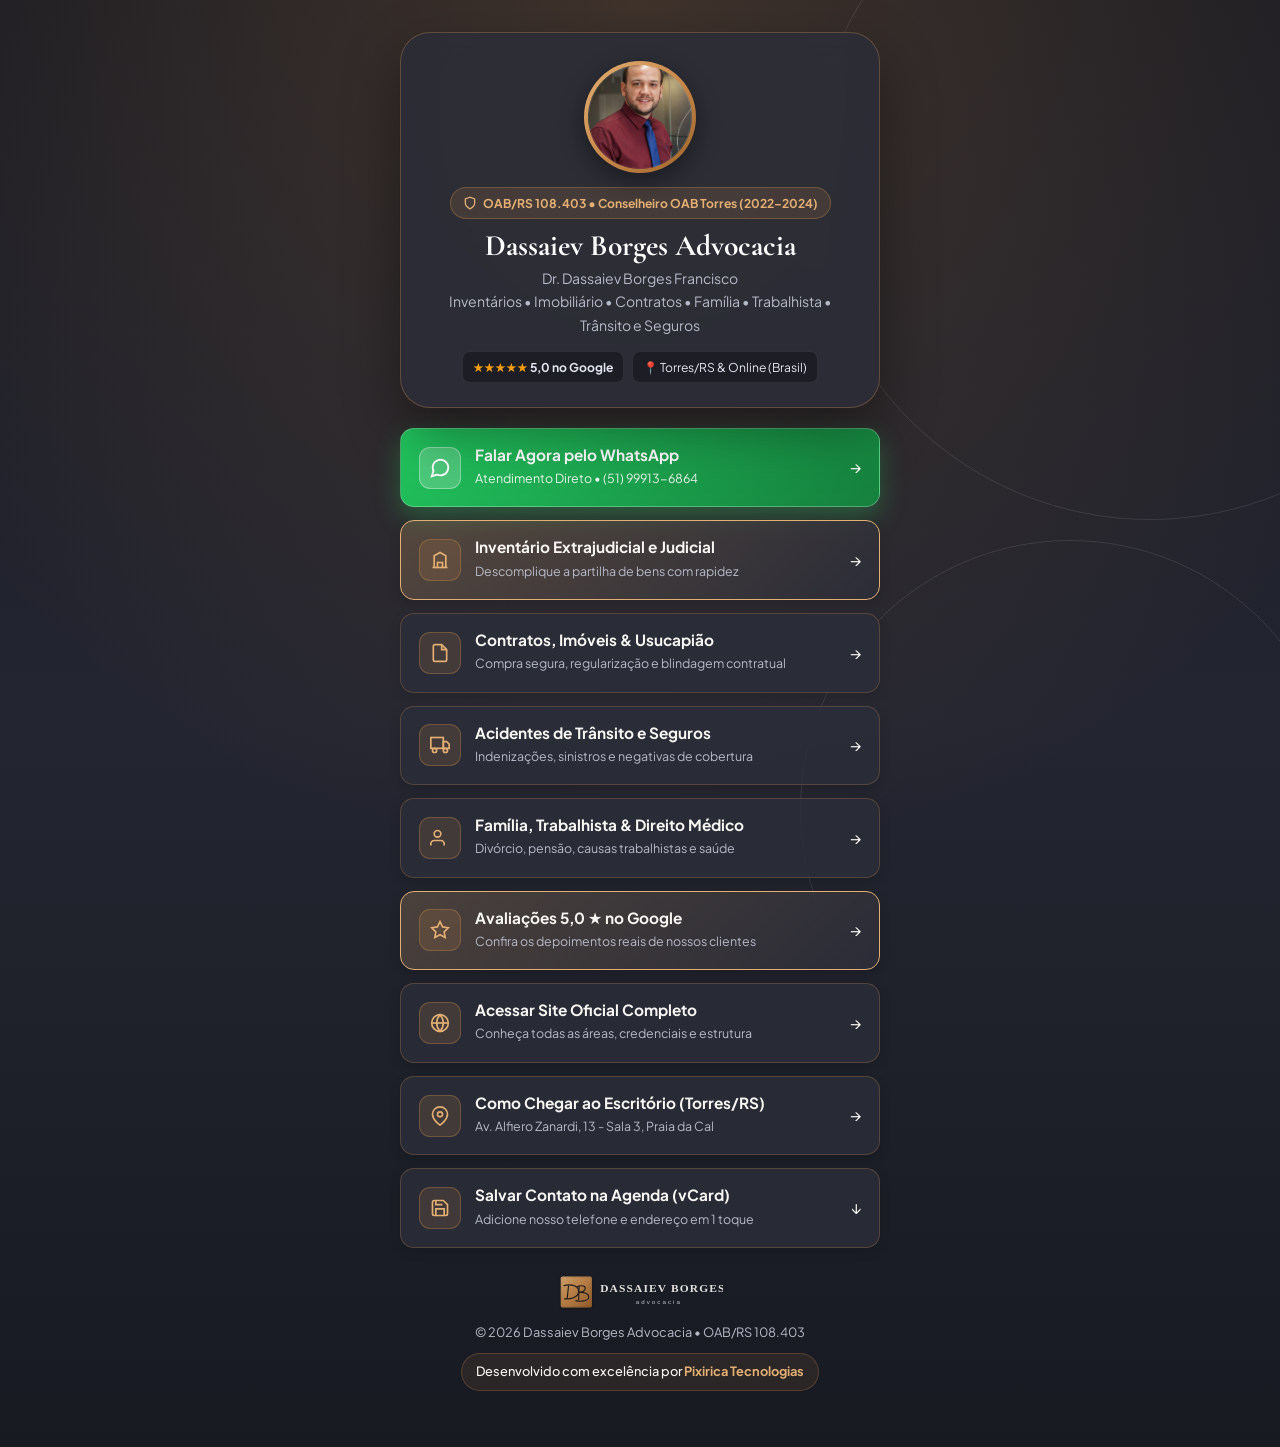
==== bio.html @ afa8250a "feat: landing page de alta conversao, link na bio e seo/geo para Dassaiev Borges Advocacia" ====
<!DOCTYPE html>
<html lang="pt-BR" prefix="og: https://ogp.me/ns#">
<head>
  <meta charset="UTF-8" />
  <meta name="viewport" content="width=device-width, initial-scale=1.0" />
  <title>Links Oficiais | Dassaiev Borges Advocacia — OAB/RS 108.403 (Torres/RS e Online)</title>
  <meta name="description" content="Canais oficiais de atendimento de Dassaiev Borges Advocacia (OAB/RS 108.403). Inventários, Contratos, Imobiliário, Família, Trabalhista, Direito Médico e Acidentes de Trânsito. WhatsApp (51) 99913-6864." />
  <meta name="author" content="Dr. Dassaiev Borges Francisco - OAB/RS 108.403" />
  <meta name="creator" content="Pixirica Tecnologias" />
  <meta name="publisher" content="Pixirica Tecnologias" />
  <meta name="robots" content="index, follow" />

  <link rel="canonical" href="https://dassaievborgesadvocacia.com.br/bio.html" />
  <link rel="icon" type="image/svg+xml" href="assets/img/favicon.svg" />
  <meta name="theme-color" content="#181A22" />

  <!-- Open Graph -->
  <meta property="og:type" content="profile" />
  <meta property="og:locale" content="pt_BR" />
  <meta property="og:title" content="Dassaiev Borges Advocacia | Atendimento Jurídico (OAB/RS 108.403)" />
  <meta property="og:description" content="Toque para falar no WhatsApp (51) 99913-6864, acessar o site oficial, traçar rota até o escritório em Torres/RS ou conferir nossas avaliações 5,0 ★ no Google." />
  <meta property="og:image" content="assets/img/dr-dassaiev-hero.png" />

  <!-- Google Fonts -->
  <link rel="preconnect" href="https://fonts.googleapis.com" />
  <link rel="preconnect" href="https://fonts.gstatic.com" crossorigin />
  <link href="https://fonts.googleapis.com/css2?family=Cormorant+Garamond:wght@600;700&family=Plus+Jakarta+Sans:wght@400;500;600;700&display=swap" rel="stylesheet" />

  <link rel="stylesheet" href="assets/css/styles.css" />

  <!-- Schema.org JSON-LD ProfilePage + LegalService + Pixirica Tecnologias -->
  <script type="application/ld+json">
  {
    "@context": "https://schema.org",
    "@graph": [
      {
        "@type": "ProfilePage",
        "@id": "https://dassaievborgesadvocacia.com.br/bio.html#profilepage",
        "url": "https://dassaievborgesadvocacia.com.br/bio.html",
        "name": "Links Oficiais — Dassaiev Borges Advocacia (OAB/RS 108.403)",
        "inLanguage": "pt-BR",
        "mainEntity": {
          "@type": "LegalService",
          "name": "Dassaiev Borges Advocacia",
          "telephone": "+55-51-99913-6864",
          "address": {
            "@type": "PostalAddress",
            "streetAddress": "Avenida Alfiero Zanardi, 13, Sala 3, Praia da Cal",
            "addressLocality": "Torres",
            "addressRegion": "RS",
            "postalCode": "95560-000",
            "addressCountry": "BR"
          },
          "aggregateRating": {
            "@type": "AggregateRating",
            "ratingValue": "5.0",
            "bestRating": "5",
            "ratingCount": "7"
          },
          "sameAs": [
            "https://www.instagram.com/dassaievborgesadvocacia/",
            "https://www.google.com/search?q=Dassaiev+Borges+Advocacia&ie=UTF-8#lrd=0x9522690022da5e87:0x3b5a7b53486d9f1d,1,,,,"
          ]
        },
        "creator": {
          "@type": "Organization",
          "name": "Pixirica Tecnologias"
        },
        "publisher": {
          "@type": "Organization",
          "name": "Pixirica Tecnologias"
        }
      }
    ]
  }
  </script>
</head>
<body class="bio-body">
  <div class="bio-bg-arcs" aria-hidden="true"></div>
  <main class="bio-shell">
    <!-- Cabeçalho do Perfil -->
    <header class="bio-card-header">
      <div class="bio-avatar-wrap">
        <img
          src="assets/img/dr-dassaiev-hero.png"
          alt="Dr. Dassaiev Borges Francisco — Advogado OAB/RS 108.403"
          width="112"
          height="112"
        />
      </div>

      <div class="bio-verified-pill">
        <svg width="14" height="14" viewBox="0 0 24 24" fill="none" stroke="currentColor" stroke-width="2.2" aria-hidden="true"><path d="M12 22s8-4 8-10V5l-8-3-8 3v7c0 6 8 10 8 10z"/></svg>
        <span>OAB/RS 108.403 • Conselheiro OAB Torres (2022–2024)</span>
      </div>

      <h1 class="bio-title">Dassaiev Borges Advocacia</h1>
      <p class="bio-subtitle">
        Dr. Dassaiev Borges Francisco<br />
        Inventários • Imobiliário • Contratos • Família • Trabalhista • Trânsito e Seguros
      </p>

      <div class="bio-badges-row">
        <a
          href="https://www.google.com/search?q=Dassaiev+Borges+Advocacia&amp;ie=UTF-8#lrd=0x9522690022da5e87:0x3b5a7b53486d9f1d,1,,,,"
          target="_blank"
          rel="noopener noreferrer"
          class="bio-mini-badge"
          title="Ver avaliações 5 estrelas no Google"
        >
          <span style="color: var(--star-gold);">★★★★★</span> <strong>5,0 no Google</strong>
        </a>
        <span class="bio-mini-badge">📍 Torres/RS &amp; Online (Brasil)</span>
      </div>
    </header>

    <!-- Lista de Botões de Alta Conversão -->
    <nav class="bio-links-stack" aria-label="Links rápidos de atendimento">
      <!-- 1. Botão Principal WhatsApp -->
      <a
        href="https://wa.me/5551999136864?text=Ol%C3%A1%2C%20Dr.%20Dassaiev%20Borges!%20Vim%20pelo%20Link%20na%20Bio%20do%20Instagram%20e%20gostaria%20de%20atendimento%20jur%C3%ADdico."
        target="_blank"
        rel="noopener noreferrer"
        class="bio-link-btn bio-link-primary"
      >
        <div class="bio-link-left">
          <div class="bio-link-icon" aria-hidden="true">
            <svg width="22" height="22" viewBox="0 0 24 24" fill="none" stroke="currentColor" stroke-width="2"><path d="M21 11.5a8.38 8.38 0 0 1-.9 3.8 8.5 8.5 0 0 1-7.6 4.7 8.38 8.38 0 0 1-3.8-.9L3 21l1.9-5.7a8.38 8.38 0 0 1-.9-3.8 8.5 8.5 0 0 1 4.7-7.6 8.38 8.38 0 0 1 3.8-.9h.5a8.48 8.48 0 0 1 8 8v.5z"/></svg>
          </div>
          <div class="bio-link-text">
            <strong>Falar Agora pelo WhatsApp</strong>
            <span>Atendimento Direto • (51) 99913-6864</span>
          </div>
        </div>
        <span aria-hidden="true">→</span>
      </a>

      <!-- 2. Inventário e Partilha de Bens -->
      <a
        href="https://wa.me/5551999136864?text=Ol%C3%A1%2C%20Dr.%20Dassaiev!%20Vim%20pelo%20Instagram%20e%20preciso%20de%20orienta%C3%A7%C3%A3o%20sobre%20Invent%C3%A1rio%20e%20Partilha%20de%20Bens."
        target="_blank"
        rel="noopener noreferrer"
        class="bio-link-btn bio-link-bronze"
      >
        <div class="bio-link-left">
          <div class="bio-link-icon" aria-hidden="true">
            <svg width="20" height="20" viewBox="0 0 24 24" fill="none" stroke="currentColor" stroke-width="2"><path d="M3 21h18"/><path d="M5 21V7l7-4 7 4v14"/><path d="M9 21v-6h6v6"/></svg>
          </div>
          <div class="bio-link-text">
            <strong>Inventário Extrajudicial e Judicial</strong>
            <span>Descomplique a partilha de bens com rapidez</span>
          </div>
        </div>
        <span aria-hidden="true">→</span>
      </a>

      <!-- 3. Direito Imobiliário, Contratos e Usucapião -->
      <a
        href="https://wa.me/5551999136864?text=Ol%C3%A1%2C%20Dr.%20Dassaiev!%20Preciso%20de%20assessoria%20em%20Contratos%2C%20Direito%20Imobili%C3%A1rio%20ou%20Usucapi%C3%A3o."
        target="_blank"
        rel="noopener noreferrer"
        class="bio-link-btn"
      >
        <div class="bio-link-left">
          <div class="bio-link-icon" aria-hidden="true">
            <svg width="20" height="20" viewBox="0 0 24 24" fill="none" stroke="currentColor" stroke-width="2"><path d="M14 2H6a2 2 0 0 0-2 2v16a2 2 0 0 0 2 2h12a2 2 0 0 0 2-2V8z"/><polyline points="14 2 14 8 20 8"/></svg>
          </div>
          <div class="bio-link-text">
            <strong>Contratos, Imóveis &amp; Usucapião</strong>
            <span>Compra segura, regularização e blindagem contratual</span>
          </div>
        </div>
        <span aria-hidden="true">→</span>
      </a>

      <!-- 4. Acidentes de Trânsito e Seguros -->
      <a
        href="https://wa.me/5551999136864?text=Ol%C3%A1%2C%20Dr.%20Dassaiev!%20Gostaria%20de%20orienta%C3%A7%C3%A3o%20sobre%20Acidente%20de%20Tr%C3%A2nsito%20ou%20Seguro."
        target="_blank"
        rel="noopener noreferrer"
        class="bio-link-btn"
      >
        <div class="bio-link-left">
          <div class="bio-link-icon" aria-hidden="true">
            <svg width="20" height="20" viewBox="0 0 24 24" fill="none" stroke="currentColor" stroke-width="2"><rect x="1" y="3" width="15" height="13"/><polygon points="16 8 20 8 23 11 23 16 16 16 16 8"/><circle cx="5.5" cy="18.5" r="2.5"/><circle cx="18.5" cy="18.5" r="2.5"/></svg>
          </div>
          <div class="bio-link-text">
            <strong>Acidentes de Trânsito e Seguros</strong>
            <span>Indenizações, sinistros e negativas de cobertura</span>
          </div>
        </div>
        <span aria-hidden="true">→</span>
      </a>

      <!-- 5. Família, Trabalhista e Direito Médico -->
      <a
        href="https://wa.me/5551999136864?text=Ol%C3%A1%2C%20Dr.%20Dassaiev!%20Gostaria%20de%20orienta%C3%A7%C3%A3o%20em%20Direito%20de%20Fam%C3%ADlia%2C%20Trabalhista%20ou%20Direito%20M%C3%A9dico."
        target="_blank"
        rel="noopener noreferrer"
        class="bio-link-btn"
      >
        <div class="bio-link-left">
          <div class="bio-link-icon" aria-hidden="true">
            <svg width="20" height="20" viewBox="0 0 24 24" fill="none" stroke="currentColor" stroke-width="2"><path d="M17 21v-2a4 4 0 0 0-4-4H5a4 4 0 0 0-4 4v2"/><circle cx="9" cy="7" r="4"/></svg>
          </div>
          <div class="bio-link-text">
            <strong>Família, Trabalhista &amp; Direito Médico</strong>
            <span>Divórcio, pensão, causas trabalhistas e saúde</span>
          </div>
        </div>
        <span aria-hidden="true">→</span>
      </a>

      <!-- 6. Avaliações 5.0 no Google (Link Oficial Enviado) -->
      <a
        href="https://www.google.com/search?q=Dassaiev+Borges+Advocacia&amp;ie=UTF-8#lrd=0x9522690022da5e87:0x3b5a7b53486d9f1d,1,,,,"
        target="_blank"
        rel="noopener noreferrer"
        class="bio-link-btn bio-link-bronze"
      >
        <div class="bio-link-left">
          <div class="bio-link-icon" aria-hidden="true">
            <svg width="20" height="20" viewBox="0 0 24 24" fill="none" stroke="currentColor" stroke-width="2"><polygon points="12 2 15.09 8.26 22 9.27 17 14.14 18.18 21.02 12 17.77 5.82 21.02 7 14.14 2 9.27 8.91 8.26 12 2"/></svg>
          </div>
          <div class="bio-link-text">
            <strong>Avaliações 5,0 ★ no Google</strong>
            <span>Confira os depoimentos reais de nossos clientes</span>
          </div>
        </div>
        <span aria-hidden="true">→</span>
      </a>

      <!-- 7. Site Completo -->
      <a href="index.html" class="bio-link-btn">
        <div class="bio-link-left">
          <div class="bio-link-icon" aria-hidden="true">
            <svg width="20" height="20" viewBox="0 0 24 24" fill="none" stroke="currentColor" stroke-width="2"><circle cx="12" cy="12" r="10"/><line x1="2" y1="12" x2="22" y2="12"/><path d="M12 2a15.3 15.3 0 0 1 4 10 15.3 15.3 0 0 1-4 10 15.3 15.3 0 0 1-4-10 15.3 15.3 0 0 1 4-10z"/></svg>
          </div>
          <div class="bio-link-text">
            <strong>Acessar Site Oficial Completo</strong>
            <span>Conheça todas as áreas, credenciais e estrutura</span>
          </div>
        </div>
        <span aria-hidden="true">→</span>
      </a>

      <!-- 8. Localização no Google Maps -->
      <a
        href="https://www.google.com/maps/search/?api=1&amp;query=Avenida+Alfiero+Zanardi+13+Praia+da+Cal+Torres+RS+95560-000"
        target="_blank"
        rel="noopener noreferrer"
        class="bio-link-btn"
      >
        <div class="bio-link-left">
          <div class="bio-link-icon" aria-hidden="true">
            <svg width="20" height="20" viewBox="0 0 24 24" fill="none" stroke="currentColor" stroke-width="2"><path d="M21 10c0 7-9 13-9 13s-9-6-9-13a9 9 0 0 1 18 0z"/><circle cx="12" cy="10" r="3"/></svg>
          </div>
          <div class="bio-link-text">
            <strong>Como Chegar ao Escritório (Torres/RS)</strong>
            <span>Av. Alfiero Zanardi, 13 - Sala 3, Praia da Cal</span>
          </div>
        </div>
        <span aria-hidden="true">→</span>
      </a>

      <!-- 9. Salvar na Agenda (.vcf) -->
      <a href="dassaiev-borges.vcf" download class="bio-link-btn">
        <div class="bio-link-left">
          <div class="bio-link-icon" aria-hidden="true">
            <svg width="20" height="20" viewBox="0 0 24 24" fill="none" stroke="currentColor" stroke-width="2"><path d="M19 21H5a2 2 0 0 1-2-2V5a2 2 0 0 1 2-2h11l5 5v11a2 2 0 0 1-2 2z"/><polyline points="17 21 17 13 7 13 7 21"/><polyline points="7 3 7 8 15 8"/></svg>
          </div>
          <div class="bio-link-text">
            <strong>Salvar Contato na Agenda (vCard)</strong>
            <span>Adicione nosso telefone e endereço em 1 toque</span>
          </div>
        </div>
        <span aria-hidden="true">↓</span>
      </a>
    </nav>

    <!-- Rodapé do Link na Bio com Assinatura Pixirica Tecnologias -->
    <footer style="text-align: center; font-size: 0.8rem; color: var(--text-muted-on-dark); display: grid; gap: 10px; justify-items: center;">
      <img src="assets/img/logo-db.svg" alt="Dassaiev Borges Advocacia" width="165" height="40" style="outline: none; opacity: 0.9;" />
      <p>© <span data-current-year>2026</span> Dassaiev Borges Advocacia • OAB/RS 108.403</p>
      <p class="pixirica-signature">
        <span>Desenvolvido com excelência por <strong>Pixirica Tecnologias</strong></span>
      </p>
    </footer>
  </main>

  <script src="assets/js/main.js" defer></script>
</body>
</html>
---- assets/css/styles.css ----
/* ==========================================================================
   DASSAIEV BORGES ADVOCACIA — DESIGN SYSTEM & HIGH-CONVERSION STYLES
   Desenvolvido com excelência por Pixirica Tecnologias
   ========================================================================== */

:root {
  /* Paleta Oficial Extraída da Identidade Dassaiev Borges Advocacia */
  --bg-obsidian: #181A22;
  --bg-slate-primary: #1E2029;
  --bg-slate-card: #2B2D38;
  --bg-slate-elevated: #333645;
  --bg-ivory: #F6F4EF;
  --bg-ivory-card: #FFFFFF;
  --bg-ivory-subtle: #ECE8DF;

  /* Tons de Cobre / Bronze Dourado Institucional (Monograma DB) */
  --bronze-primary: #C98A4B;
  --bronze-light: #E3AF73;
  --bronze-dark: #9E6229;
  --bronze-glow: rgba(201, 138, 75, 0.22);
  --bronze-border: rgba(201, 138, 75, 0.34);

  /* Textos e Contraste */
  --text-on-dark: #F8F6F2;
  --text-muted-on-dark: #B6BAC8;
  --text-subtle-on-dark: #8A8F9E;
  --text-on-light: #1C1E26;
  --text-muted-on-light: #4A4E5D;

  /* Cores de Ação e Status */
  --whatsapp-green: #20B858;
  --whatsapp-green-hover: #189E48;
  --whatsapp-glow: rgba(32, 184, 88, 0.28);
  --star-gold: #F59E0B;

  /* Tipografia */
  --font-serif: 'Cormorant Garamond', Georgia, 'Times New Roman', serif;
  --font-sans: 'Plus Jakarta Sans', -apple-system, BlinkMacSystemFont, 'Segoe UI', Roboto, sans-serif;

  /* Layout & Raios Concêntricos */
  --container-max: 1240px;
  --radius-sm: 8px;
  --radius-md: 14px;
  --radius-lg: 22px;
  --radius-xl: 30px;

  /* Sombras em Camadas */
  --shadow-sm: 0 4px 12px rgba(0, 0, 0, 0.14);
  --shadow-md: 0 12px 32px rgba(0, 0, 0, 0.26);
  --shadow-lg: 0 24px 56px rgba(0, 0, 0, 0.38);
  --shadow-light-card: 0 12px 32px rgba(24, 26, 34, 0.07);
}

/* Reset & Base */
*,
*::before,
*::after {
  box-sizing: border-box;
  margin: 0;
  padding: 0;
}

html {
  scroll-behavior: smooth;
  -webkit-font-smoothing: antialiased;
  -moz-osx-font-smoothing: grayscale;
  text-size-adjust: 100%;
}

body {
  font-family: var(--font-sans);
  background-color: var(--bg-slate-primary);
  color: var(--text-on-dark);
  line-height: 1.65;
  overflow-x: hidden;
  position: relative;
}

img {
  max-width: 100%;
  height: auto;
  display: block;
  outline: 1px solid rgba(255, 255, 255, 0.1);
  outline-offset: -1px;
}

h1, h2, h3, h4 {
  font-family: var(--font-serif);
  line-height: 1.15;
  text-wrap: balance;
  font-weight: 700;
}

p, li, dd {
  text-wrap: pretty;
}

.tabular-nums {
  font-variant-numeric: tabular-nums;
}

a {
  color: inherit;
  text-decoration: none;
  transition-property: color, background-color, border-color, transform, box-shadow, opacity;
  transition-duration: 180ms;
  transition-timing-function: ease-out;
}

button, select, input, textarea {
  font-family: inherit;
  font-size: inherit;
}

:focus-visible {
  outline: 2px solid var(--bronze-light);
  outline-offset: 3px;
}

.skip-link {
  position: absolute;
  top: -100px;
  left: 16px;
  background: var(--bronze-primary);
  color: #111;
  font-weight: 700;
  padding: 10px 18px;
  border-radius: var(--radius-sm);
  z-index: 9999;
}

.skip-link:focus {
  top: 12px;
}

.container {
  width: 100%;
  max-width: var(--container-max);
  margin: 0 auto;
  padding: 0 24px;
}

/* Grafismos de Arcos Entrelaçados (Assinatura Visual das Postagens) */
.arc-backdrop {
  position: relative;
  overflow: hidden;
}

body.arc-backdrop {
  overflow-x: hidden !important;
  overflow-y: auto !important;
}

.arc-backdrop::before,
.arc-backdrop::after {
  content: "";
  position: absolute;
  border-radius: 50%;
  border: 1px solid rgba(255, 255, 255, 0.11);
  pointer-events: none;
  z-index: 0;
}

.arc-backdrop::before {
  width: 680px;
  height: 680px;
  top: -160px;
  right: -210px;
}

.arc-backdrop::after {
  width: 540px;
  height: 540px;
  bottom: -180px;
  right: -60px;
}

/* ==========================================================================
   TOPBAR INSTITUCIONAL
   ========================================================================== */
.topbar {
  background-color: var(--bg-obsidian);
  border-bottom: 1px solid rgba(255, 255, 255, 0.08);
  font-size: 0.82rem;
  padding: 9px 0;
  color: var(--text-muted-on-dark);
  position: relative;
  z-index: 60;
}

.topbar-inner {
  display: flex;
  align-items: center;
  justify-content: space-between;
  flex-wrap: wrap;
  gap: 12px;
}

.topbar-items {
  display: flex;
  align-items: center;
  flex-wrap: wrap;
  gap: 18px;
}

.topbar-item {
  display: inline-flex;
  align-items: center;
  gap: 6px;
}

.topbar-item svg {
  width: 14px;
  height: 14px;
  color: var(--bronze-light);
  flex-shrink: 0;
}

.topbar-highlight {
  color: var(--bronze-light);
  font-weight: 600;
}

/* ==========================================================================
   HEADER / NAVEGAÇÃO PRINCIPAL
   ========================================================================== */
.site-header {
  position: sticky;
  top: 0;
  z-index: 100;
  background: rgba(30, 32, 41, 0.92);
  backdrop-filter: blur(14px);
  -webkit-backdrop-filter: blur(14px);
  border-bottom: 1px solid rgba(201, 138, 75, 0.2);
}

.header-inner {
  display: flex;
  align-items: center;
  justify-content: space-between;
  min-height: 80px;
  gap: 20px;
}

.brand-logo {
  display: inline-flex;
  align-items: center;
  gap: 12px;
  min-height: 44px;
}

.brand-logo img {
  height: 50px;
  width: auto;
  outline: none;
}

.main-nav {
  display: flex;
  align-items: center;
  gap: 26px;
}

.nav-link {
  font-size: 0.92rem;
  font-weight: 500;
  color: var(--text-muted-on-dark);
  padding: 8px 4px;
  position: relative;
}

.nav-link::after {
  content: "";
  position: absolute;
  left: 0;
  bottom: 2px;
  width: 0;
  height: 2px;
  background: linear-gradient(90deg, var(--bronze-light), var(--bronze-primary));
  transition-property: width;
  transition-duration: 200ms;
  transition-timing-function: ease-out;
}

.nav-link:hover {
  color: var(--text-on-dark);
}

.nav-link:hover::after {
  width: 100%;
}

.header-actions {
  display: flex;
  align-items: center;
  gap: 12px;
}

.menu-toggle {
  display: none;
  background: var(--bg-slate-card);
  border: 1px solid var(--bronze-border);
  color: var(--text-on-dark);
  width: 44px;
  height: 44px;
  border-radius: var(--radius-sm);
  align-items: center;
  justify-content: center;
  cursor: pointer;
}

/* ==========================================================================
   BOTÕES DE ALTA CONVERSÃO
   ========================================================================== */
.btn {
  display: inline-flex;
  align-items: center;
  justify-content: center;
  gap: 10px;
  min-height: 48px;
  padding: 13px 24px;
  border-radius: var(--radius-md);
  font-weight: 600;
  font-size: 0.96rem;
  cursor: pointer;
  border: 1px solid transparent;
  text-align: center;
  transition-property: transform, background-color, border-color, box-shadow, color;
  transition-duration: 160ms;
  transition-timing-function: ease-out;
}

.btn:active {
  transform: scale(0.98);
}

.btn svg {
  width: 19px;
  height: 19px;
  flex-shrink: 0;
}

.btn-whatsapp {
  background: linear-gradient(135deg, #24CC63 0%, #199E49 100%);
  color: #FFFFFF;
  box-shadow: 0 8px 24px var(--whatsapp-glow);
}

.btn-whatsapp:hover {
  background: linear-gradient(135deg, #28D96B 0%, #168B40 100%);
  transform: translateY(-2px);
  box-shadow: 0 12px 28px rgba(32, 184, 88, 0.4);
}

.btn-bronze {
  background: linear-gradient(135deg, var(--bronze-light) 0%, var(--bronze-primary) 55%, var(--bronze-dark) 100%);
  color: #16171D;
  font-weight: 700;
  box-shadow: 0 8px 24px var(--bronze-glow);
}

.btn-bronze:hover {
  transform: translateY(-2px);
  box-shadow: 0 14px 30px rgba(201, 138, 75, 0.36);
}

.btn-outline-bronze {
  background: rgba(201, 138, 75, 0.08);
  border-color: var(--bronze-border);
  color: var(--bronze-light);
}

.btn-outline-bronze:hover {
  background: rgba(201, 138, 75, 0.18);
  border-color: var(--bronze-light);
  color: #FFFFFF;
  transform: translateY(-2px);
}

.btn-sm {
  min-height: 42px;
  padding: 9px 18px;
  font-size: 0.88rem;
}

.btn-lg {
  min-height: 56px;
  padding: 16px 30px;
  font-size: 1.04rem;
}

/* ==========================================================================
   HERO SECTION (ACIMA DA DOBRA — 100% CONVERSÃO)
   ========================================================================== */
.hero {
  position: relative;
  padding: 68px 0 84px;
  background:
    radial-gradient(circle at 18% 20%, rgba(201, 138, 75, 0.16) 0%, transparent 45%),
    radial-gradient(circle at 82% 70%, rgba(201, 138, 75, 0.12) 0%, transparent 50%),
    linear-gradient(180deg, var(--bg-obsidian) 0%, var(--bg-slate-primary) 55%, var(--bg-slate-card) 100%);
  border-bottom: 1px solid rgba(201, 138, 75, 0.22);
}

.hero-grid {
  display: grid;
  grid-template-columns: 1.18fr 0.82fr;
  gap: 52px;
  align-items: center;
  position: relative;
  z-index: 2;
}

.authority-pill {
  display: inline-flex;
  align-items: center;
  flex-wrap: wrap;
  gap: 8px;
  padding: 8px 16px;
  background: rgba(201, 138, 75, 0.12);
  border: 1px solid var(--bronze-border);
  border-radius: 999px;
  color: var(--bronze-light);
  font-size: 0.83rem;
  font-weight: 600;
  letter-spacing: 0.02em;
  margin-bottom: 22px;
}

.authority-pill .stars {
  color: var(--star-gold);
  letter-spacing: 1px;
}

.hero-title {
  font-size: clamp(2.35rem, 4.3vw, 3.85rem);
  color: var(--text-on-dark);
  margin-bottom: 22px;
  letter-spacing: -0.01em;
}

.brush-highlight {
  position: relative;
  display: inline-block;
  color: var(--bronze-light);
  z-index: 1;
}

.brush-highlight::after {
  content: "";
  position: absolute;
  left: -4px;
  right: -4px;
  bottom: 4px;
  height: 11px;
  background: linear-gradient(90deg, rgba(201, 138, 75, 0.38), rgba(201, 138, 75, 0.12));
  border-radius: 4px;
  z-index: -1;
}

.hero-lead {
  font-size: clamp(1.04rem, 1.3vw, 1.18rem);
  color: var(--text-muted-on-dark);
  margin-bottom: 28px;
  max-width: 640px;
}

.hero-lead strong {
  color: var(--text-on-dark);
  font-weight: 600;
}

.hero-Micro-proof {
  display: grid;
  grid-template-columns: repeat(2, minmax(0, 1fr));
  gap: 12px;
  margin-bottom: 32px;
  list-style: none;
}

.hero-Micro-proof li {
  display: flex;
  align-items: center;
  gap: 10px;
  font-size: 0.92rem;
  color: #E2E5F0;
  background: rgba(43, 45, 56, 0.65);
  border: 1px solid rgba(255, 255, 255, 0.07);
  padding: 10px 14px;
  border-radius: var(--radius-sm);
}

.hero-Micro-proof svg {
  width: 18px;
  height: 18px;
  color: var(--bronze-light);
  flex-shrink: 0;
}

.hero-cta-group {
  display: flex;
  flex-wrap: wrap;
  gap: 14px;
  margin-bottom: 22px;
}

.hero-trust-note {
  display: flex;
  align-items: center;
  gap: 10px;
  font-size: 0.84rem;
  color: var(--text-subtle-on-dark);
}

.hero-trust-note span.pulse-dot {
  width: 9px;
  height: 9px;
  border-radius: 50%;
  background-color: var(--whatsapp-green);
  box-shadow: 0 0 0 5px rgba(32, 184, 88, 0.2);
  display: inline-block;
}

/* Coluna da Foto Hero */
.hero-visual {
  position: relative;
}

.hero-portrait-frame {
  position: relative;
  border-radius: var(--radius-xl);
  padding: 12px;
  background: linear-gradient(145deg, rgba(227, 175, 115, 0.35), rgba(43, 45, 56, 0.8) 55%, rgba(201, 138, 75, 0.25));
  box-shadow: var(--shadow-lg);
}

.hero-portrait-inner {
  position: relative;
  border-radius: calc(var(--radius-xl) - 10px);
  overflow: hidden;
  background: var(--bg-slate-card);
  aspect-ratio: 4 / 5;
}

.hero-portrait-inner img {
  width: 100%;
  height: 100%;
  object-fit: cover;
  object-position: center top;
}

.hero-portrait-inner::after {
  content: "";
  position: absolute;
  inset: 0;
  background: linear-gradient(180deg, transparent 58%, rgba(24, 26, 34, 0.92) 100%);
}

.hero-caption-overlay {
  position: absolute;
  bottom: 18px;
  left: 18px;
  right: 18px;
  z-index: 3;
  display: flex;
  align-items: flex-end;
  justify-content: space-between;
  gap: 12px;
}

.hero-lawyer-badge h2 {
  font-size: 1.45rem;
  color: #FFFFFF;
  margin-bottom: 2px;
}

.hero-lawyer-badge p {
  font-size: 0.83rem;
  color: var(--bronze-light);
  font-weight: 600;
  letter-spacing: 0.04em;
  text-transform: uppercase;
}

.floating-google-badge {
  position: absolute;
  top: 22px;
  left: -22px;
  z-index: 4;
  background: rgba(24, 26, 34, 0.94);
  backdrop-filter: blur(10px);
  border: 1px solid var(--bronze-border);
  border-radius: var(--radius-md);
  padding: 12px 16px;
  box-shadow: var(--shadow-md);
  display: flex;
  align-items: center;
  gap: 12px;
}

.floating-google-badge .score {
  font-size: 1.55rem;
  font-weight: 800;
  color: #FFFFFF;
  line-height: 1;
}

.floating-google-badge .meta {
  font-size: 0.76rem;
  color: var(--text-muted-on-dark);
}

.floating-google-badge .stars {
  color: var(--star-gold);
  font-size: 0.85rem;
}

/* ==========================================================================
   TRUST BAR (CREDENCIAIS VERIFICÁVEIS)
   ========================================================================== */
.trust-strip {
  background: var(--bg-obsidian);
  border-bottom: 1px solid rgba(255, 255, 255, 0.08);
  padding: 28px 0;
}

.trust-grid {
  display: grid;
  grid-template-columns: repeat(4, minmax(0, 1fr));
  gap: 22px;
}

.trust-card {
  display: flex;
  align-items: center;
  gap: 14px;
  padding: 14px 18px;
  background: rgba(43, 45, 56, 0.45);
  border: 1px solid rgba(201, 138, 75, 0.16);
  border-radius: var(--radius-md);
}

.trust-icon {
  width: 46px;
  height: 46px;
  border-radius: 12px;
  background: rgba(201, 138, 75, 0.14);
  border: 1px solid var(--bronze-border);
  display: flex;
  align-items: center;
  justify-content: center;
  color: var(--bronze-light);
  flex-shrink: 0;
}

.trust-card strong {
  display: block;
  font-size: 0.96rem;
  color: var(--text-on-dark);
}

.trust-card span {
  font-size: 0.8rem;
  color: var(--text-muted-on-dark);
}

/* ==========================================================================
   SEÇÕES GERAIS E CABEÇALHOS
   ========================================================================== */
.section {
  padding: 92px 0;
  position: relative;
}

.section-dark {
  background-color: var(--bg-slate-primary);
  color: var(--text-on-dark);
}

.section-slate {
  background-color: var(--bg-slate-card);
  color: var(--text-on-dark);
}

.section-ivory {
  background-color: var(--bg-ivory);
  color: var(--text-on-light);
}

.section-header {
  max-width: 760px;
  margin: 0 auto 56px;
  text-align: center;
}

.eyebrow {
  display: inline-flex;
  align-items: center;
  gap: 8px;
  font-size: 0.8rem;
  font-weight: 700;
  text-transform: uppercase;
  letter-spacing: 0.12em;
  color: var(--bronze-light);
  margin-bottom: 12px;
}

.section-ivory .eyebrow {
  color: var(--bronze-dark);
}

.section-title {
  font-size: clamp(2rem, 3.4vw, 3rem);
  margin-bottom: 16px;
}

.section-subtitle {
  font-size: 1.05rem;
  color: var(--text-muted-on-dark);
}

.section-ivory .section-subtitle {
  color: var(--text-muted-on-light);
}

/* ==========================================================================
   ÁREAS DE ATUAÇÃO (CARDS ORIENTADOS À DOR E SOLUÇÃO)
   ========================================================================== */
.areas-grid {
  display: grid;
  grid-template-columns: repeat(3, minmax(0, 1fr));
  gap: 26px;
  position: relative;
  z-index: 2;
}

.area-card {
  background: linear-gradient(165deg, rgba(51, 54, 69, 0.72) 0%, rgba(30, 32, 41, 0.95) 100%);
  border: 1px solid rgba(201, 138, 75, 0.22);
  border-radius: var(--radius-lg);
  padding: 30px 26px;
  display: flex;
  flex-direction: column;
  justify-content: space-between;
  transition-property: transform, border-color, box-shadow;
  transition-duration: 200ms;
  transition-timing-function: ease-out;
}

.area-card:hover {
  transform: translateY(-5px);
  border-color: var(--bronze-light);
  box-shadow: var(--shadow-md);
}

.area-card-featured {
  grid-column: span 2;
  background: linear-gradient(135deg, rgba(201, 138, 75, 0.16) 0%, rgba(43, 45, 56, 0.96) 65%);
  border-color: var(--bronze-light);
}

.area-top {
  margin-bottom: 22px;
}

.area-badge-row {
  display: flex;
  align-items: center;
  justify-content: space-between;
  margin-bottom: 18px;
}

.area-icon {
  width: 52px;
  height: 52px;
  border-radius: 14px;
  background: rgba(201, 138, 75, 0.15);
  border: 1px solid var(--bronze-border);
  display: flex;
  align-items: center;
  justify-content: center;
  color: var(--bronze-light);
}

.area-icon svg {
  width: 25px;
  height: 25px;
}

.area-tag {
  font-size: 0.75rem;
  font-weight: 600;
  padding: 5px 11px;
  border-radius: 999px;
  background: rgba(255, 255, 255, 0.06);
  color: var(--bronze-light);
  border: 1px solid rgba(201, 138, 75, 0.25);
}

.area-card h3 {
  font-size: 1.6rem;
  color: var(--text-on-dark);
  margin-bottom: 12px;
}

.area-card p {
  font-size: 0.95rem;
  color: var(--text-muted-on-dark);
  margin-bottom: 16px;
}

.area-bullets {
  list-style: none;
  margin-bottom: 22px;
  display: grid;
  gap: 8px;
}

.area-bullets li {
  display: flex;
  align-items: flex-start;
  gap: 8px;
  font-size: 0.87rem;
  color: #DCE0EC;
}

.area-bullets svg {
  width: 16px;
  height: 16px;
  color: var(--bronze-light);
  margin-top: 3px;
  flex-shrink: 0;
}

.area-cta {
  display: inline-flex;
  align-items: center;
  justify-content: space-between;
  width: 100%;
  padding: 12px 16px;
  border-radius: var(--radius-sm);
  background: rgba(201, 138, 75, 0.12);
  border: 1px solid var(--bronze-border);
  color: var(--bronze-light);
  font-weight: 600;
  font-size: 0.89rem;
}

.area-cta:hover {
  background: var(--bronze-primary);
  color: #14161D;
}

/* ==========================================================================
   DESTAQUE INVENTÁRIO EXTRAJUDICIAL & IMOBILIÁRIO (SEÇÃO MARFIM / IVORY)
   ========================================================================== */
.spotlight-grid {
  display: grid;
  grid-template-columns: 1.05fr 0.95fr;
  gap: 48px;
  align-items: center;
}

.pillars-list {
  display: grid;
  grid-template-columns: repeat(2, minmax(0, 1fr));
  gap: 18px;
  margin: 28px 0 32px;
}

.pillar-box {
  background: var(--bg-ivory-card);
  border: 1px solid rgba(28, 30, 38, 0.1);
  border-left: 4px solid var(--bronze-primary);
  border-radius: var(--radius-md);
  padding: 20px;
  box-shadow: var(--shadow-light-card);
}

.pillar-box h3 {
  font-size: 1.28rem;
  color: var(--text-on-light);
  margin-bottom: 6px;
}

.pillar-box p {
  font-size: 0.89rem;
  color: var(--text-muted-on-light);
}

.spotlight-visual-stack {
  display: grid;
  grid-template-columns: repeat(2, 1fr);
  gap: 18px;
}

.spotlight-card-img {
  border-radius: var(--radius-lg);
  overflow: hidden;
  box-shadow: var(--shadow-md);
  background: var(--bg-slate-card);
  position: relative;
}

.spotlight-card-img img {
  width: 100%;
  height: 100%;
  object-fit: cover;
}

.spotlight-quote-card {
  grid-column: span 2;
  background: var(--bg-slate-primary);
  color: var(--text-on-dark);
  padding: 26px 30px;
  border-radius: var(--radius-lg);
  border: 1px solid var(--bronze-border);
  display: flex;
  align-items: center;
  justify-content: space-between;
  gap: 20px;
}

.spotlight-quote-card blockquote {
  font-family: var(--font-serif);
  font-size: 1.55rem;
  font-style: italic;
  color: var(--bronze-light);
}

/* ==========================================================================
   SOBRE O ADVOGADO & RECONHECIMENTO OAB TORRES (E-E-A-T)
   ========================================================================== */
.about-grid {
  display: grid;
  grid-template-columns: 0.95fr 1.05fr;
  gap: 54px;
  align-items: center;
}

.about-gallery {
  display: grid;
  grid-template-columns: 1fr 1fr;
  gap: 18px;
}

.about-photo-main {
  grid-column: span 2;
  border-radius: var(--radius-lg);
  overflow: hidden;
  border: 1px solid var(--bronze-border);
  box-shadow: var(--shadow-md);
  max-height: 410px;
}

.about-photo-main img {
  width: 100%;
  height: 100%;
  object-fit: cover;
  object-position: center 20%;
}

.about-photo-sub {
  border-radius: var(--radius-md);
  overflow: hidden;
  border: 1px solid var(--bronze-border);
  background: var(--bg-obsidian);
  box-shadow: var(--shadow-sm);
}

.about-photo-sub img {
  width: 100%;
  height: 230px;
  object-fit: cover;
}

.about-photo-sub figcaption {
  padding: 10px 14px;
  font-size: 0.79rem;
  color: var(--bronze-light);
  font-weight: 600;
  background: rgba(24, 26, 34, 0.95);
}

.credentials-box {
  background: rgba(24, 26, 34, 0.72);
  border: 1px solid var(--bronze-border);
  border-radius: var(--radius-md);
  padding: 22px 24px;
  margin: 24px 0;
}

.credentials-box h3 {
  font-size: 1.35rem;
  color: var(--bronze-light);
  margin-bottom: 10px;
}

.credentials-list {
  list-style: none;
  display: grid;
  gap: 10px;
}

.credentials-list li {
  display: flex;
  align-items: flex-start;
  gap: 10px;
  font-size: 0.93rem;
  color: #E5E7F0;
}

.credentials-list svg {
  width: 18px;
  height: 18px;
  color: var(--bronze-light);
  margin-top: 3px;
  flex-shrink: 0;
}

/* ==========================================================================
   TRIAGEM INTELIGENTE DE ATENDIMENTO (100% CONVERSÃO WHATSAPP)
   ========================================================================== */
.triage-wrapper {
  background: linear-gradient(145deg, #252834 0%, #181A22 100%);
  border: 1px solid var(--bronze-light);
  border-radius: var(--radius-xl);
  padding: 48px;
  box-shadow: var(--shadow-lg);
  display: grid;
  grid-template-columns: 0.9fr 1.1fr;
  gap: 44px;
  align-items: center;
}

.triage-form {
  background: rgba(43, 45, 56, 0.7);
  border: 1px solid rgba(255, 255, 255, 0.1);
  border-radius: var(--radius-lg);
  padding: 30px;
  display: grid;
  gap: 18px;
}

.form-group {
  display: grid;
  gap: 7px;
}

.form-group label {
  font-size: 0.88rem;
  font-weight: 600;
  color: var(--bronze-light);
}

.form-control {
  width: 100%;
  min-height: 48px;
  padding: 12px 16px;
  border-radius: var(--radius-sm);
  background: var(--bg-obsidian);
  border: 1px solid rgba(255, 255, 255, 0.16);
  color: var(--text-on-dark);
  transition-property: border-color, box-shadow;
  transition-duration: 150ms;
}

.form-control:focus {
  border-color: var(--bronze-light);
  box-shadow: 0 0 0 3px rgba(201, 138, 75, 0.2);
  outline: none;
}

textarea.form-control {
  min-height: 92px;
  resize: vertical;
}

/* ==========================================================================
   PROVA SOCIAL — AVALIAÇÕES 5.0 ESTRELAS DO GOOGLE
   ========================================================================== */
.reviews-header-card {
  background: var(--bg-obsidian);
  border: 1px solid var(--bronze-border);
  border-radius: var(--radius-lg);
  padding: 28px 34px;
  display: flex;
  align-items: center;
  justify-content: space-between;
  flex-wrap: wrap;
  gap: 24px;
  margin-bottom: 34px;
}

.google-rating-summary {
  display: flex;
  align-items: center;
  gap: 20px;
}

.google-big-score {
  font-size: 3.1rem;
  font-weight: 800;
  color: #FFFFFF;
  line-height: 1;
}

.reviews-grid {
  display: grid;
  grid-template-columns: repeat(3, minmax(0, 1fr));
  gap: 24px;
}

.review-card {
  background: var(--bg-slate-primary);
  border: 1px solid rgba(255, 255, 255, 0.09);
  border-radius: var(--radius-lg);
  padding: 28px;
  display: flex;
  flex-direction: column;
  justify-content: space-between;
  gap: 18px;
}

.review-stars {
  color: var(--star-gold);
  font-size: 1.05rem;
  letter-spacing: 2px;
}

.review-quote {
  font-size: 1rem;
  color: var(--text-on-dark);
  font-style: italic;
}

.review-author {
  display: flex;
  align-items: center;
  justify-content: space-between;
  border-top: 1px solid rgba(255, 255, 255, 0.08);
  padding-top: 14px;
  font-size: 0.85rem;
  color: var(--text-muted-on-dark);
}

/* ==========================================================================
   FAQ ESTRATÉGICO (SEO + GEO ANSWER ENGINE OPTIMIZATION)
   ========================================================================== */
.faq-container {
  max-width: 880px;
  margin: 0 auto;
  display: grid;
  gap: 14px;
}

.faq-item {
  background: var(--bg-ivory-card);
  border: 1px solid rgba(28, 30, 38, 0.12);
  border-radius: var(--radius-md);
  overflow: hidden;
  box-shadow: var(--shadow-light-card);
}

.faq-item summary {
  list-style: none;
  cursor: pointer;
  padding: 22px 26px;
  font-family: var(--font-serif);
  font-size: 1.32rem;
  font-weight: 700;
  color: var(--text-on-light);
  display: flex;
  align-items: center;
  justify-content: space-between;
  gap: 16px;
  min-height: 48px;
}

.faq-item summary::-webkit-details-marker {
  display: none;
}

.faq-icon {
  width: 32px;
  height: 32px;
  border-radius: 50%;
  background: rgba(201, 138, 75, 0.15);
  color: var(--bronze-dark);
  display: inline-flex;
  align-items: center;
  justify-content: center;
  flex-shrink: 0;
  transition: transform 200ms ease-out;
}

.faq-item[open] .faq-icon {
  transform: rotate(45deg);
  background: var(--bronze-primary);
  color: #111;
}

.faq-answer {
  padding: 0 26px 24px;
  color: var(--text-muted-on-light);
  font-size: 0.97rem;
  border-top: 1px solid rgba(28, 30, 38, 0.07);
  padding-top: 16px;
}

/* ==========================================================================
   BLOCO GEO (FATOS ESTRUTURADOS PARA MOTORES DE IA)
   ========================================================================== */
.geo-facts-card {
  margin-top: 48px;
  background: var(--bg-slate-primary);
  color: var(--text-on-dark);
  border-radius: var(--radius-lg);
  padding: 32px;
  border: 1px solid var(--bronze-border);
}

.geo-facts-grid {
  display: grid;
  grid-template-columns: repeat(3, minmax(0, 1fr));
  gap: 20px;
  margin-top: 20px;
}

.geo-fact-item dt {
  font-size: 0.78rem;
  text-transform: uppercase;
  letter-spacing: 0.08em;
  color: var(--bronze-light);
  margin-bottom: 4px;
}

.geo-fact-item dd {
  font-size: 0.94rem;
  color: #EAEDF6;
  font-weight: 500;
}

/* ==========================================================================
   LOCALIZAÇÃO E CONTATO (TORRES / RS)
   ========================================================================== */
.location-grid {
  display: grid;
  grid-template-columns: 0.95fr 1.05fr;
  gap: 40px;
  align-items: stretch;
}

.location-card {
  background: var(--bg-slate-card);
  border: 1px solid var(--bronze-border);
  border-radius: var(--radius-lg);
  padding: 36px;
  display: flex;
  flex-direction: column;
  justify-content: space-between;
  gap: 24px;
}

.contact-detail-list {
  list-style: none;
  display: grid;
  gap: 18px;
}

.contact-detail-list li {
  display: flex;
  align-items: flex-start;
  gap: 14px;
}

.contact-detail-list .icon-box {
  width: 44px;
  height: 44px;
  border-radius: 10px;
  background: rgba(201, 138, 75, 0.14);
  border: 1px solid var(--bronze-border);
  color: var(--bronze-light);
  display: flex;
  align-items: center;
  justify-content: center;
  flex-shrink: 0;
}

.map-frame-wrapper {
  border-radius: var(--radius-lg);
  overflow: hidden;
  border: 1px solid var(--bronze-border);
  min-height: 420px;
  background: var(--bg-obsidian);
}

.map-frame-wrapper iframe {
  width: 100%;
  height: 100%;
  min-height: 420px;
  border: 0;
}

/* ==========================================================================
   RODAPÉ & ASSINATURA PIXIRICA TECNOLOGIAS
   ========================================================================== */
.site-footer {
  background: var(--bg-obsidian);
  border-top: 1px solid rgba(201, 138, 75, 0.24);
  padding: 64px 0 32px;
  color: var(--text-muted-on-dark);
}

.footer-grid {
  display: grid;
  grid-template-columns: 1.3fr 0.9fr 0.9fr 1fr;
  gap: 36px;
  padding-bottom: 44px;
  border-bottom: 1px solid rgba(255, 255, 255, 0.08);
}

.footer-col h3 {
  font-size: 1.25rem;
  color: var(--text-on-dark);
  margin-bottom: 16px;
}

.footer-links {
  list-style: none;
  display: grid;
  gap: 10px;
  font-size: 0.9rem;
}

.footer-links a:hover {
  color: var(--bronze-light);
}

.footer-bottom {
  padding-top: 26px;
  display: flex;
  align-items: center;
  justify-content: space-between;
  flex-wrap: wrap;
  gap: 16px;
  font-size: 0.85rem;
}

.pixirica-signature {
  display: inline-flex;
  align-items: center;
  gap: 8px;
  padding: 7px 14px;
  border-radius: 999px;
  background: rgba(201, 138, 75, 0.1);
  border: 1px solid rgba(201, 138, 75, 0.28);
  color: var(--text-on-dark);
  font-weight: 500;
}

.pixirica-signature strong {
  color: var(--bronze-light);
  font-weight: 700;
}

/* Botão Flutuante WhatsApp */
.whatsapp-float {
  position: fixed;
  right: 22px;
  bottom: 22px;
  z-index: 120;
  display: inline-flex;
  align-items: center;
  gap: 10px;
  background: linear-gradient(135deg, #25D366 0%, #169C46 100%);
  color: #FFFFFF;
  padding: 14px 20px;
  border-radius: 999px;
  font-weight: 700;
  font-size: 0.92rem;
  box-shadow: 0 12px 30px rgba(37, 211, 102, 0.42);
}

.whatsapp-float:hover {
  transform: translateY(-3px);
}

/* ==========================================================================
   PÁGINA LINK NA BIO (bio.html) — MOBILE-FIRST LUXURY
   ========================================================================== */
.bio-body {
  min-height: 100vh;
  min-height: 100dvh;
  width: 100%;
  overflow-x: hidden;
  overflow-y: auto;
  -webkit-overflow-scrolling: touch;
  background:
    radial-gradient(circle at 50% 0%, rgba(201, 138, 75, 0.22) 0%, transparent 55%),
    linear-gradient(180deg, #181A22 0%, #232530 50%, #181A22 100%);
  display: flex;
  flex-direction: column;
  align-items: center;
  padding: 32px 16px 56px;
  position: relative;
}

.bio-bg-arcs {
  position: fixed;
  inset: 0;
  pointer-events: none;
  overflow: hidden;
  z-index: 0;
}

.bio-bg-arcs::before,
.bio-bg-arcs::after {
  content: "";
  position: absolute;
  border-radius: 50%;
  border: 1px solid rgba(255, 255, 255, 0.1);
  pointer-events: none;
}

.bio-bg-arcs::before {
  width: 680px;
  height: 680px;
  top: -160px;
  right: -210px;
}

.bio-bg-arcs::after {
  width: 540px;
  height: 540px;
  bottom: -180px;
  right: -60px;
}

.bio-shell {
  width: 100%;
  max-width: 480px;
  margin: 0 auto;
  position: relative;
  z-index: 2;
}

.bio-card-header {
  background: rgba(43, 45, 56, 0.85);
  backdrop-filter: blur(14px);
  border: 1px solid var(--bronze-border);
  border-radius: var(--radius-xl);
  padding: 28px 22px 24px;
  text-align: center;
  box-shadow: var(--shadow-lg);
  margin-bottom: 20px;
  position: relative;
  overflow: hidden;
}

.bio-avatar-wrap {
  width: 112px;
  height: 112px;
  margin: 0 auto 14px;
  padding: 4px;
  border-radius: 50%;
  background: linear-gradient(135deg, var(--bronze-light), var(--bronze-primary), var(--bronze-dark));
  box-shadow: 0 8px 24px rgba(0, 0, 0, 0.4);
  position: relative;
}

.bio-avatar-wrap img {
  width: 100%;
  height: 100%;
  border-radius: 50%;
  object-fit: cover;
  object-position: center top;
}

.bio-verified-pill {
  display: inline-flex;
  align-items: center;
  gap: 6px;
  padding: 5px 12px;
  border-radius: 999px;
  background: rgba(201, 138, 75, 0.16);
  border: 1px solid var(--bronze-border);
  color: var(--bronze-light);
  font-size: 0.76rem;
  font-weight: 700;
  margin-bottom: 10px;
}

.bio-title {
  font-size: 1.85rem;
  color: #FFFFFF;
  margin-bottom: 4px;
}

.bio-subtitle {
  font-size: 0.88rem;
  color: var(--text-muted-on-dark);
  margin-bottom: 14px;
}

.bio-badges-row {
  display: flex;
  justify-content: center;
  flex-wrap: wrap;
  gap: 8px;
}

.bio-mini-badge {
  font-size: 0.76rem;
  padding: 5px 10px;
  border-radius: 8px;
  background: rgba(24, 26, 34, 0.75);
  border: 1px solid rgba(255, 255, 255, 0.08);
  color: #E2E5F0;
}

.bio-links-stack {
  display: grid;
  gap: 13px;
  margin-bottom: 24px;
}

.bio-link-btn {
  display: flex;
  align-items: center;
  justify-content: space-between;
  gap: 14px;
  padding: 16px 18px;
  border-radius: var(--radius-md);
  background: rgba(43, 45, 56, 0.88);
  border: 1px solid rgba(201, 138, 75, 0.28);
  color: var(--text-on-dark);
  box-shadow: var(--shadow-sm);
  min-height: 62px;
}

.bio-link-btn:hover {
  transform: translateY(-2px);
  border-color: var(--bronze-light);
  background: rgba(51, 54, 69, 0.96);
  box-shadow: var(--shadow-md);
}

.bio-link-btn.bio-link-primary {
  background: linear-gradient(135deg, #22C55E 0%, #15803D 100%);
  border-color: rgba(255, 255, 255, 0.25);
  color: #FFFFFF;
  box-shadow: 0 10px 26px rgba(34, 197, 94, 0.32);
}

.bio-link-btn.bio-link-bronze {
  background: linear-gradient(135deg, rgba(227, 175, 115, 0.22) 0%, rgba(43, 45, 56, 0.95) 100%);
  border-color: var(--bronze-light);
}

.bio-link-left {
  display: flex;
  align-items: center;
  gap: 14px;
  text-align: left;
}

.bio-link-icon {
  width: 42px;
  height: 42px;
  border-radius: 11px;
  background: rgba(201, 138, 75, 0.16);
  border: 1px solid var(--bronze-border);
  display: flex;
  align-items: center;
  justify-content: center;
  color: var(--bronze-light);
  flex-shrink: 0;
}

.bio-link-primary .bio-link-icon {
  background: rgba(255, 255, 255, 0.2);
  border-color: rgba(255, 255, 255, 0.35);
  color: #FFFFFF;
}

.bio-link-text strong {
  display: block;
  font-size: 0.96rem;
  line-height: 1.25;
}

.bio-link-text span {
  font-size: 0.78rem;
  color: var(--text-muted-on-dark);
}

.bio-link-primary .bio-link-text span {
  color: rgba(255, 255, 255, 0.9);
}

/* ==========================================================================
   RESPONSIVIDADE (TABLET & MOBILE)
   ========================================================================== */
@media (max-width: 1024px) {
  .hero-grid,
  .spotlight-grid,
  .about-grid,
  .triage-wrapper,
  .location-grid {
    grid-template-columns: 1fr;
  }

  .trust-grid,
  .areas-grid,
  .reviews-grid,
  .geo-facts-grid,
  .footer-grid {
    grid-template-columns: repeat(2, minmax(0, 1fr));
  }

  .area-card-featured {
    grid-column: span 2;
  }

  .hero-visual {
    max-width: 480px;
    margin: 0 auto;
  }
}

@media (max-width: 768px) {
  .topbar {
    font-size: 0.76rem;
  }

  .topbar-inner {
    justify-content: center;
    text-align: center;
  }

  .menu-toggle {
    display: inline-flex;
  }

  .main-nav {
    display: none;
    position: absolute;
    top: 80px;
    left: 0;
    right: 0;
    background: var(--bg-obsidian);
    border-bottom: 1px solid var(--bronze-border);
    flex-direction: column;
    padding: 20px 24px;
    gap: 14px;
  }

  .main-nav.is-open {
    display: flex;
  }

  .header-actions .btn-outline-bronze {
    display: none;
  }

  .hero {
    padding: 40px 0 60px;
  }

  .hero-Micro-proof,
  .trust-grid,
  .areas-grid,
  .pillars-list,
  .reviews-grid,
  .geo-facts-grid,
  .footer-grid {
    grid-template-columns: 1fr;
  }

  .area-card-featured {
    grid-column: span 1;
  }

  .triage-wrapper {
    padding: 28px 20px;
  }

  .floating-google-badge {
    left: 12px;
    top: 12px;
  }

  .spotlight-quote-card {
    grid-column: span 1;
    flex-direction: column;
    align-items: flex-start;
  }

  .spotlight-visual-stack {
    grid-template-columns: 1fr;
  }

  .whatsapp-float span {
    display: none;
  }

  .whatsapp-float {
    padding: 15px;
    border-radius: 50%;
  }
}

@media (prefers-reduced-motion: reduce) {
  *,
  *::before,
  *::after {
    animation-duration: 0.01ms !important;
    animation-iteration-count: 1 !important;
    transition-duration: 0.01ms !important;
    scroll-behavior: auto !important;
  }
}
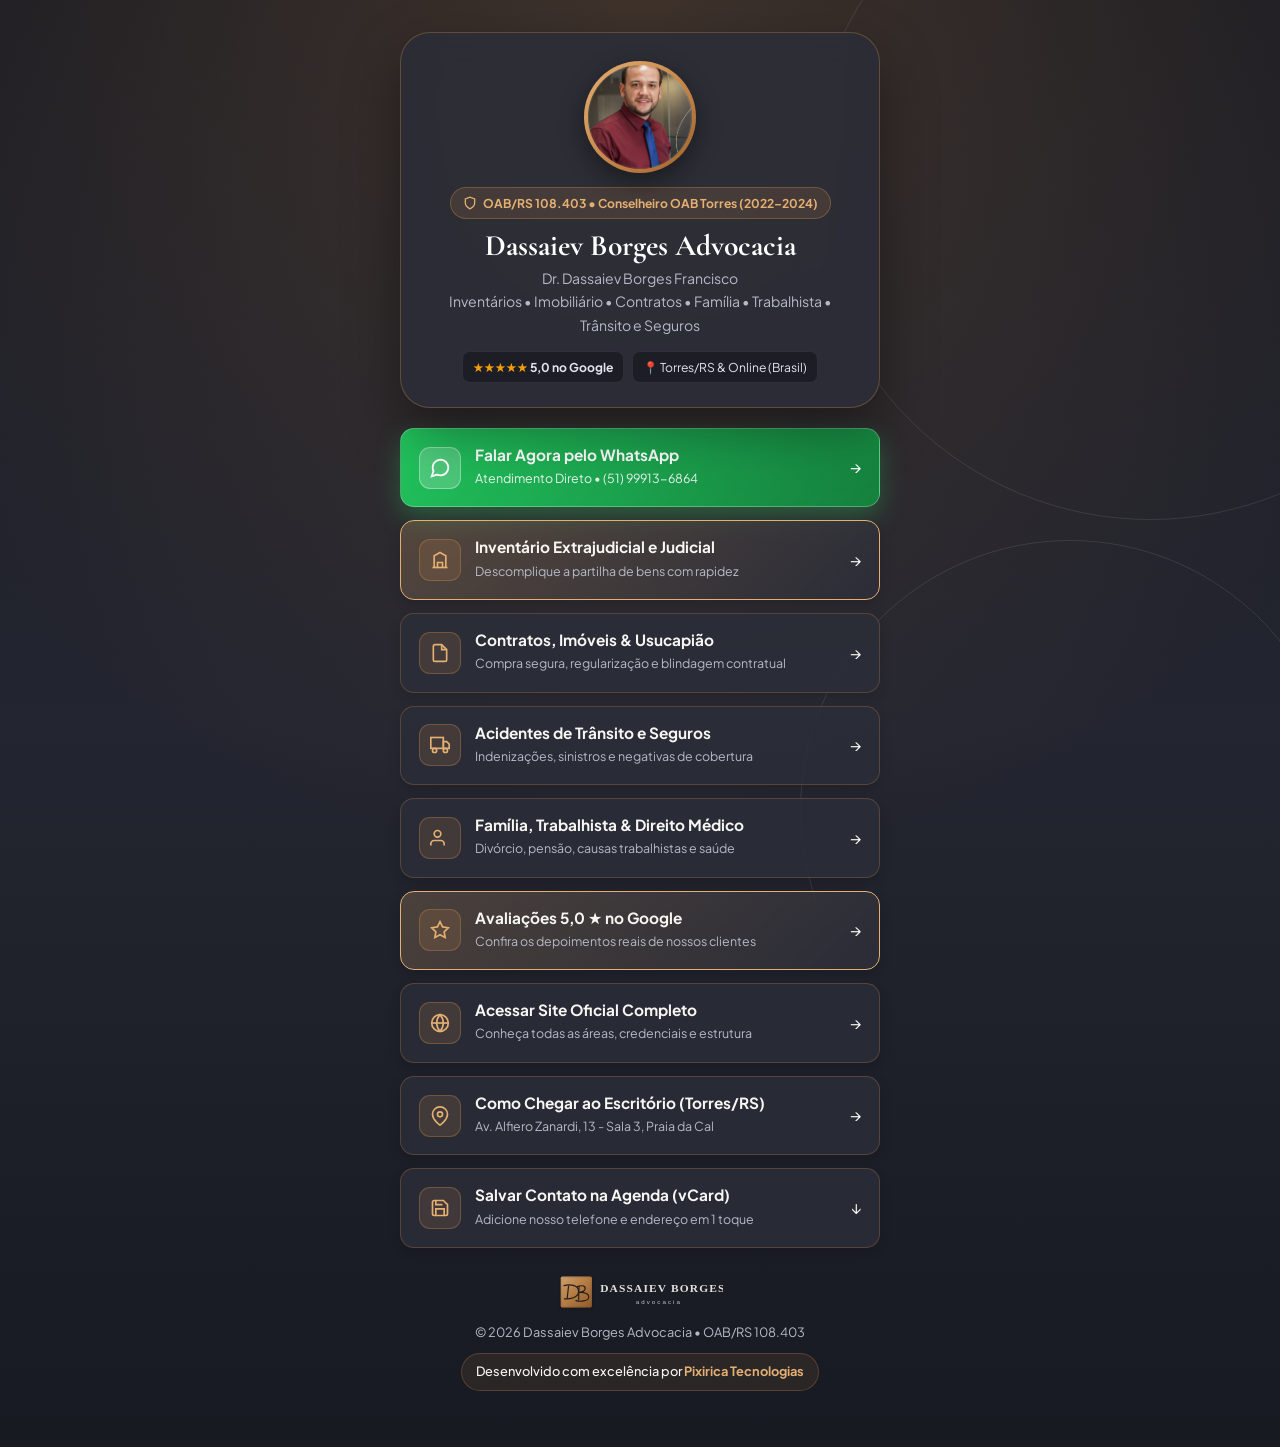
==== commit 2a7a9083: "fix(ui): remove badge overlay from portrait and embed exact business pin on maps" ====
--- a/bio.html
+++ b/bio.html
@@ -246,7 +246,7 @@
 
       <!-- 8. Localização no Google Maps -->
       <a
-        href="https://www.google.com/maps/search/?api=1&amp;query=Avenida+Alfiero+Zanardi+13+Praia+da+Cal+Torres+RS+95560-000"
+        href="https://www.google.com/maps?cid=4276856554877706013"
         target="_blank"
         rel="noopener noreferrer"
         class="bio-link-btn"
--- a/assets/css/styles.css
+++ b/assets/css/styles.css
@@ -294,6 +294,14 @@
   display: flex;
   align-items: center;
   gap: 12px;
+}
+
+.phone-text-desktop {
+  display: inline;
+}
+
+.phone-text-mobile {
+  display: none;
 }
 
 .menu-toggle {
@@ -582,38 +590,6 @@
   text-transform: uppercase;
 }
 
-.floating-google-badge {
-  position: absolute;
-  top: 22px;
-  left: -22px;
-  z-index: 4;
-  background: rgba(24, 26, 34, 0.94);
-  backdrop-filter: blur(10px);
-  border: 1px solid var(--bronze-border);
-  border-radius: var(--radius-md);
-  padding: 12px 16px;
-  box-shadow: var(--shadow-md);
-  display: flex;
-  align-items: center;
-  gap: 12px;
-}
-
-.floating-google-badge .score {
-  font-size: 1.55rem;
-  font-weight: 800;
-  color: #FFFFFF;
-  line-height: 1;
-}
-
-.floating-google-badge .meta {
-  font-size: 0.76rem;
-  color: var(--text-muted-on-dark);
-}
-
-.floating-google-badge .stars {
-  color: var(--star-gold);
-  font-size: 0.85rem;
-}
 
 /* ==========================================================================
    TRUST BAR (CREDENCIAIS VERIFICÁVEIS)
@@ -966,12 +942,24 @@
   border: 1px solid var(--bronze-border);
   background: var(--bg-obsidian);
   box-shadow: var(--shadow-sm);
+  display: flex;
+  flex-direction: column;
 }
 
 .about-photo-sub img {
   width: 100%;
-  height: 230px;
+  height: auto;
   object-fit: cover;
+  object-position: center top;
+  display: block;
+}
+
+.about-photo-cert img {
+  aspect-ratio: 4 / 3;
+}
+
+.about-photo-portrait img {
+  aspect-ratio: 4 / 4.9;
 }
 
 .about-photo-sub figcaption {
@@ -1600,7 +1588,7 @@
 }
 
 /* ==========================================================================
-   RESPONSIVIDADE (TABLET & MOBILE)
+   RESPONSIVIDADE (TABLET & MOBILE-FIRST REFINEMENT)
    ========================================================================== */
 @media (max-width: 1024px) {
   .hero-grid,
@@ -1624,90 +1612,597 @@
   }
 
   .hero-visual {
-    max-width: 480px;
+    max-width: 440px;
     margin: 0 auto;
   }
 }
 
 @media (max-width: 768px) {
+  .container {
+    padding: 0 16px;
+  }
+
+  /* Topbar compacta */
   .topbar {
-    font-size: 0.76rem;
+    font-size: 0.74rem;
+    padding: 7px 0;
   }
 
   .topbar-inner {
     justify-content: center;
     text-align: center;
+    gap: 8px;
+  }
+
+  .topbar-items {
+    gap: 10px;
+    justify-content: center;
+  }
+
+  /* Header mobile equilibrado sem sobreposição */
+  .site-header {
+    border-bottom-color: rgba(201, 138, 75, 0.28);
+  }
+
+  .header-inner {
+    min-height: 64px;
+    gap: 10px;
+  }
+
+  .brand-logo img {
+    height: 38px;
+    width: auto;
+    max-width: 180px;
   }
 
   .menu-toggle {
     display: inline-flex;
+    width: 40px;
+    height: 40px;
+    border-radius: var(--radius-sm);
+    flex-shrink: 0;
   }
 
   .main-nav {
     display: none;
     position: absolute;
-    top: 80px;
+    top: 64px;
     left: 0;
     right: 0;
     background: var(--bg-obsidian);
     border-bottom: 1px solid var(--bronze-border);
     flex-direction: column;
-    padding: 20px 24px;
+    padding: 20px 20px;
     gap: 14px;
+    box-shadow: var(--shadow-lg);
   }
 
   .main-nav.is-open {
     display: flex;
   }
 
+  .header-actions {
+    gap: 8px;
+  }
+
   .header-actions .btn-outline-bronze {
     display: none;
   }
 
+  .phone-text-desktop {
+    display: none;
+  }
+
+  .phone-text-mobile {
+    display: inline;
+  }
+
+  .header-wa-btn {
+    min-height: 38px;
+    padding: 8px 12px;
+    font-size: 0.82rem;
+    gap: 6px;
+    white-space: nowrap;
+  }
+
+  .header-wa-btn svg {
+    width: 16px;
+    height: 16px;
+  }
+
+  /* Seções com espaçamento mobile otimizado */
+  .section {
+    padding: 54px 0;
+  }
+
+  .section-header {
+    margin-bottom: 34px;
+  }
+
+  .section-title {
+    font-size: clamp(1.75rem, 6.4vw, 2.3rem);
+    margin-bottom: 12px;
+  }
+
+  .section-subtitle {
+    font-size: 0.94rem;
+    line-height: 1.55;
+  }
+
+  /* Hero Section Mobile-First */
   .hero {
-    padding: 40px 0 60px;
-  }
-
-  .hero-Micro-proof,
-  .trust-grid,
-  .areas-grid,
-  .pillars-list,
-  .reviews-grid,
-  .geo-facts-grid,
-  .footer-grid {
+    padding: 28px 0 46px;
+  }
+
+  .authority-pill {
+    font-size: 0.74rem;
+    padding: 6px 12px;
+    margin-bottom: 16px;
+    line-height: 1.35;
+    gap: 6px;
+  }
+
+  .hero-title {
+    font-size: clamp(1.8rem, 7.2vw, 2.45rem);
+    line-height: 1.2;
+    margin-bottom: 14px;
+    letter-spacing: -0.01em;
+  }
+
+  .brush-highlight::after {
+    height: 8px;
+    bottom: 2px;
+  }
+
+  .hero-lead {
+    font-size: 0.96rem;
+    line-height: 1.55;
+    margin-bottom: 20px;
+  }
+
+  .hero-Micro-proof {
     grid-template-columns: 1fr;
+    gap: 8px;
+    margin-bottom: 22px;
+  }
+
+  .hero-Micro-proof li {
+    padding: 9px 12px;
+    font-size: 0.84rem;
+    border-radius: var(--radius-sm);
+  }
+
+  .hero-Micro-proof svg {
+    width: 16px;
+    height: 16px;
+  }
+
+  .hero-cta-group {
+    flex-direction: column;
+    gap: 10px;
+    margin-bottom: 16px;
+    width: 100%;
+  }
+
+  .hero-cta-group .btn {
+    width: 100%;
+    min-height: 48px;
+    padding: 12px 18px;
+    font-size: 0.93rem;
+  }
+
+  .hero-trust-note {
+    font-size: 0.79rem;
+    line-height: 1.45;
+  }
+
+  /* Foto do Dr. Dassaiev no Mobile */
+  .hero-visual {
+    max-width: 350px;
+    margin: 32px auto 0;
+    position: relative;
+  }
+
+  .hero-portrait-frame {
+    padding: 8px;
+    border-radius: var(--radius-lg);
+  }
+
+  .hero-portrait-inner {
+    border-radius: calc(var(--radius-lg) - 6px);
+    aspect-ratio: 4 / 4.9;
+  }
+
+
+  .hero-caption-overlay {
+    bottom: 12px;
+    left: 12px;
+    right: 12px;
+  }
+
+  .hero-lawyer-badge h2 {
+    font-size: 1.15rem;
+    margin-bottom: 1px;
+  }
+
+  .hero-lawyer-badge p {
+    font-size: 0.72rem;
+  }
+
+  /* Faixa de Confiança Mobile */
+  .trust-strip {
+    padding: 18px 0;
+  }
+
+  .trust-grid {
+    grid-template-columns: 1fr;
+    gap: 10px;
+  }
+
+  .trust-card {
+    padding: 12px 14px;
+    gap: 12px;
+  }
+
+  .trust-icon {
+    width: 38px;
+    height: 38px;
+    border-radius: 9px;
+  }
+
+  .trust-card strong {
+    font-size: 0.9rem;
+  }
+
+  .trust-card span {
+    font-size: 0.77rem;
+  }
+
+  /* Áreas de Atuação Mobile */
+  .areas-grid {
+    grid-template-columns: 1fr;
+    gap: 14px;
   }
 
   .area-card-featured {
     grid-column: span 1;
   }
 
-  .triage-wrapper {
-    padding: 28px 20px;
-  }
-
-  .floating-google-badge {
-    left: 12px;
-    top: 12px;
+  .area-card {
+    padding: 22px 18px;
+    border-radius: var(--radius-md);
+  }
+
+  .area-icon {
+    width: 44px;
+    height: 44px;
+    border-radius: 11px;
+  }
+
+  .area-icon svg {
+    width: 22px;
+    height: 22px;
+  }
+
+  .area-tag {
+    font-size: 0.72rem;
+    padding: 4px 9px;
+  }
+
+  .area-card h3 {
+    font-size: 1.35rem;
+    margin-bottom: 8px;
+  }
+
+  .area-card p {
+    font-size: 0.9rem;
+    line-height: 1.5;
+    margin-bottom: 14px;
+  }
+
+  .area-bullets {
+    gap: 6px;
+    margin-bottom: 18px;
+  }
+
+  .area-bullets li {
+    font-size: 0.83rem;
+  }
+
+  .area-cta {
+    padding: 11px 14px;
+    font-size: 0.85rem;
+  }
+
+  /* Destaque Inventário & Contratos */
+  .pillars-list {
+    grid-template-columns: 1fr;
+    gap: 12px;
+    margin: 22px 0;
+  }
+
+  .pillar-box {
+    padding: 16px 14px;
+  }
+
+  .pillar-box h3 {
+    font-size: 1.15rem;
+  }
+
+  .pillar-box p {
+    font-size: 0.86rem;
+  }
+
+  .spotlight-visual-stack {
+    grid-template-columns: 1fr;
+    gap: 14px;
   }
 
   .spotlight-quote-card {
     grid-column: span 1;
     flex-direction: column;
     align-items: flex-start;
-  }
-
-  .spotlight-visual-stack {
+    padding: 20px 16px;
+    border-radius: var(--radius-md);
+  }
+
+  .spotlight-quote-card blockquote {
+    font-size: 1.25rem;
+  }
+
+  /* Sobre o Advogado Mobile */
+  .about-gallery {
     grid-template-columns: 1fr;
+    gap: 12px;
+  }
+
+  .about-photo-main {
+    grid-column: span 1;
+    max-height: 270px;
+    border-radius: var(--radius-md);
+  }
+
+  .about-photo-sub img {
+    height: auto;
+  }
+
+  .about-photo-cert img {
+    aspect-ratio: 16 / 11;
+  }
+
+  .about-photo-portrait img {
+    aspect-ratio: 4 / 4.9;
+    object-position: center top;
+  }
+
+  .credentials-box {
+    padding: 18px 16px;
+    border-radius: var(--radius-md);
+  }
+
+  .credentials-box h3 {
+    font-size: 1.15rem;
+  }
+
+  .credentials-list li {
+    font-size: 0.86rem;
+  }
+
+  /* Triagem de Atendimento Mobile */
+  .triage-wrapper {
+    padding: 22px 14px;
+    border-radius: var(--radius-lg);
+    gap: 20px;
+  }
+
+  .triage-form {
+    padding: 18px 14px;
+    border-radius: var(--radius-md);
+    gap: 14px;
+  }
+
+  .form-group label {
+    font-size: 0.83rem;
+  }
+
+  .form-control {
+    min-height: 44px;
+    padding: 10px 12px;
+    font-size: 0.9rem;
+  }
+
+  /* Avaliações do Google Mobile */
+  .reviews-header-card {
+    padding: 18px 14px;
+    gap: 14px;
+  }
+
+  .google-big-score {
+    font-size: 2.5rem;
+  }
+
+  .reviews-grid {
+    grid-template-columns: 1fr;
+    gap: 14px;
+  }
+
+  .review-card {
+    padding: 20px 16px;
+    border-radius: var(--radius-md);
+    gap: 14px;
+  }
+
+  .review-quote {
+    font-size: 0.92rem;
+  }
+
+  /* FAQ Mobile */
+  .faq-container {
+    gap: 10px;
+  }
+
+  .faq-item summary {
+    padding: 16px 16px;
+    font-size: 1.1rem;
+    min-height: 44px;
+  }
+
+  .faq-icon {
+    width: 28px;
+    height: 28px;
+    font-size: 1.1rem;
+  }
+
+  .faq-answer {
+    padding: 0 16px 18px;
+    font-size: 0.89rem;
+    line-height: 1.55;
+  }
+
+  .geo-facts-card {
+    padding: 20px 16px;
+    border-radius: var(--radius-md);
+    margin-top: 32px;
+  }
+
+  .geo-facts-grid {
+    grid-template-columns: 1fr;
+    gap: 12px;
+  }
+
+  /* Localização Mobile */
+  .location-card {
+    padding: 20px 16px;
+    border-radius: var(--radius-md);
+  }
+
+  .contact-detail-list {
+    gap: 14px;
+  }
+
+  .contact-detail-list .icon-box {
+    width: 38px;
+    height: 38px;
+  }
+
+  .map-frame-wrapper {
+    min-height: 280px;
+    border-radius: var(--radius-md);
+  }
+
+  .map-frame-wrapper iframe {
+    min-height: 280px;
+  }
+
+  /* Rodapé Mobile */
+  .site-footer {
+    padding: 44px 0 24px;
+  }
+
+  .footer-grid {
+    grid-template-columns: 1fr;
+    gap: 24px;
+    padding-bottom: 24px;
+  }
+
+  .footer-bottom {
+    flex-direction: column;
+    text-align: center;
+    gap: 12px;
+  }
+
+  /* Botão Flutuante Mobile */
+  .whatsapp-float {
+    right: 16px;
+    bottom: 16px;
+    padding: 13px;
+    border-radius: 50%;
   }
 
   .whatsapp-float span {
     display: none;
   }
-
-  .whatsapp-float {
-    padding: 15px;
-    border-radius: 50%;
+}
+
+/* Telas Compactas (Smartphones até 480px) */
+@media (max-width: 480px) {
+  .hero-title {
+    font-size: 1.75rem;
+  }
+
+  .hero-lead {
+    font-size: 0.92rem;
+  }
+
+  .hero-visual {
+    max-width: 310px;
+  }
+
+  .bio-body {
+    padding: 20px 12px 40px;
+  }
+
+  .bio-card-header {
+    padding: 20px 14px 18px;
+    border-radius: var(--radius-lg);
+    margin-bottom: 14px;
+  }
+
+  .bio-avatar-wrap {
+    width: 86px;
+    height: 86px;
+    margin-bottom: 10px;
+  }
+
+  .bio-verified-pill {
+    font-size: 0.7rem;
+    padding: 4px 9px;
+    margin-bottom: 8px;
+  }
+
+  .bio-title {
+    font-size: 1.45rem;
+  }
+
+  .bio-subtitle {
+    font-size: 0.8rem;
+    margin-bottom: 10px;
+  }
+
+  .bio-mini-badge {
+    font-size: 0.72rem;
+    padding: 4px 8px;
+  }
+
+  .bio-links-stack {
+    gap: 10px;
+    margin-bottom: 18px;
+  }
+
+  .bio-link-btn {
+    padding: 12px 14px;
+    min-height: 52px;
+    gap: 10px;
+    border-radius: var(--radius-sm);
+  }
+
+  .bio-link-icon {
+    width: 36px;
+    height: 36px;
+    border-radius: 9px;
+  }
+
+  .bio-link-icon svg {
+    width: 18px;
+    height: 18px;
+  }
+
+  .bio-link-text strong {
+    font-size: 0.88rem;
+  }
+
+  .bio-link-text span {
+    font-size: 0.72rem;
   }
 }
 
